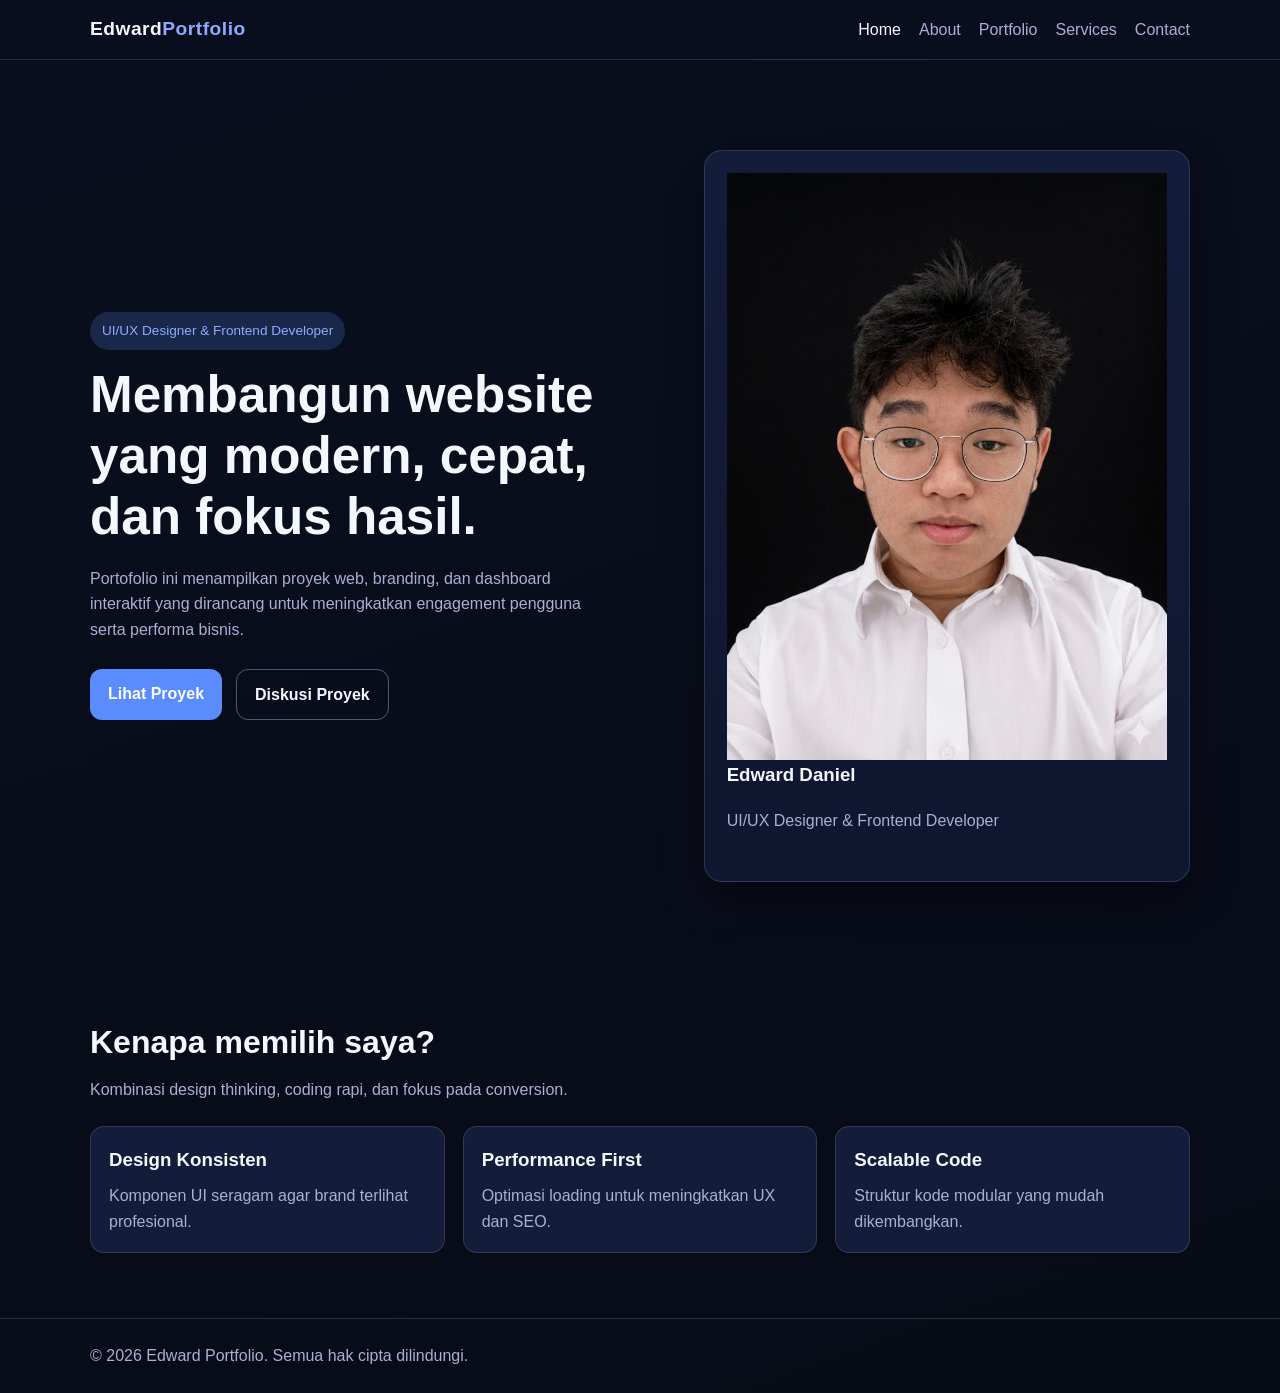
==== portofoliouts/index.html @ e13f85f6 "Add files via upload" ====
<!doctype html>
<html lang="id">
  <head>
    <meta charset="UTF-8" />
    <meta name="viewport" content="width=device-width, initial-scale=1.0" />
    <title>Portfolio | Home</title>
    <link rel="stylesheet" href="styles.css" />
  </head>
  <body>
    <header class="navbar">
      <div class="container nav-wrap">
        <a href="index.html" class="brand">Edward<span>Portfolio</span></a>
        <button class="menu-btn" data-menu-btn>Menu</button>
        <nav class="menu" data-menu>
          <a data-link href="index.html">Home</a>
          <a data-link href="about.html">About</a>
          <a data-link href="portfolio.html">Portfolio</a>
          <a data-link href="services.html">Services</a>
          <a data-link href="contact.html">Contact</a>
        </nav>
      </div>
    </header>

    <main>
      <section class="hero">
        <div class="container hero-grid">
          <div>
            <span class="badge">UI/UX Designer & Frontend Developer</span>
            <h1>Membangun website yang modern, cepat, dan fokus hasil.</h1>
            <p>
              Portofolio ini menampilkan proyek web, branding, dan dashboard
              interaktif yang dirancang untuk meningkatkan engagement pengguna
              serta performa bisnis.
            </p>
            <div class="cta">
              <a href="portfolio.html" class="btn btn-primary">Lihat Proyek</a>
              <a href="contact.html" class="btn btn-ghost">Diskusi Proyek</a>
            </div>
          </div>
          <div class="panel hero-card profile-card">
            <img src="images/fotodiriedu.png" />
            <h3>Edward Daniel</h3>
            <p class="section-subtitle">UI/UX Designer & Frontend Developer</p>
          </div>
        </div>
      </section>

      <section class="section">
        <div class="container">
          <h2 class="section-title">Kenapa memilih saya?</h2>
          <p class="section-subtitle">
            Kombinasi design thinking, coding rapi, dan fokus pada conversion.
          </p>
          <div class="grid-3">
            <article class="card">
              <h3>Design Konsisten</h3>
              <p>Komponen UI seragam agar brand terlihat profesional.</p>
            </article>
            <article class="card">
              <h3>Performance First</h3>
              <p>Optimasi loading untuk meningkatkan UX dan SEO.</p>
            </article>
            <article class="card">
              <h3>Scalable Code</h3>
              <p>Struktur kode modular yang mudah dikembangkan.</p>
            </article>
          </div>
        </div>
      </section>
    </main>

    <footer class="footer">
      <div class="container">
        <p>© 2026 Edward Portfolio. Semua hak cipta dilindungi.</p>
      </div>
    </footer>
    <script src="script.js"></script>
  </body>
</html>
---- portofoliouts/styles.css ----
:root {
  --bg: #0a0f1f;
  --bg-soft: #121a33;
  --text: #f5f7ff;
  --muted: #a8b0d3;
  --primary: #5b8cff;
  --primary-soft: #8eabff;
  --card: #131c38;
  --success: #39d98a;
  --danger: #ff6b6b;
  --shadow: 0 16px 40px rgba(0, 0, 0, 0.35);
}

* {
  margin: 0;
  padding: 0;
  box-sizing: border-box;
}

html,
body {
  scroll-behavior: smooth;
}

body {
  font-family: "Segoe UI", Tahoma, Geneva, Verdana, sans-serif;
  background: linear-gradient(160deg, var(--bg) 0%, #070b16 100%);
  color: var(--text);
  line-height: 1.6;
}

a {
  color: inherit;
  text-decoration: none;
}

img {
  max-width: 100%;
  display: block;
}

.container {
  width: min(1100px, 92%);
  margin: 0 auto;
}

.navbar {
  position: sticky;
  top: 0;
  z-index: 1000;
  background: rgba(10, 15, 31, 0.85);
  backdrop-filter: blur(10px);
  border-bottom: 1px solid rgba(168, 176, 211, 0.2);
}

.nav-wrap {
  display: flex;
  align-items: center;
  justify-content: space-between;
  padding: 14px 0;
}

.brand {
  font-weight: 700;
  font-size: 1.2rem;
  letter-spacing: 0.5px;
}

.brand span {
  color: var(--primary-soft);
}

.menu {
  display: flex;
  gap: 18px;
  align-items: center;
}

.menu a {
  color: var(--muted);
  font-weight: 500;
  transition: color 0.2s ease;
}

.menu a:hover,
.menu a.active {
  color: var(--text);
}

.menu-btn {
  display: none;
  border: 1px solid rgba(168, 176, 211, 0.4);
  background: transparent;
  color: var(--text);
  border-radius: 10px;
  padding: 8px 12px;
  cursor: pointer;
}

.hero {
  padding: 90px 0 70px;
}

.hero-grid {
  display: grid;
  grid-template-columns: 1.2fr 1fr;
  gap: 30px;
  align-items: center;
}

.badge {
  display: inline-block;
  background: rgba(91, 140, 255, 0.2);
  color: var(--primary-soft);
  padding: 8px 12px;
  border-radius: 999px;
  font-size: 0.85rem;
  margin-bottom: 14px;
}

h1 {
  font-size: clamp(2rem, 4vw, 3.2rem);
  line-height: 1.2;
}

.hero p {
  margin: 18px 0 26px;
  color: var(--muted);
  max-width: 56ch;
}

.cta {
  display: flex;
  gap: 14px;
  flex-wrap: wrap;
}

.btn {
  border: 0;
  border-radius: 12px;
  padding: 12px 18px;
  font-weight: 600;
  cursor: pointer;
  transition:
    transform 0.2s ease,
    opacity 0.2s ease;
}

.btn:hover {
  transform: translateY(-2px);
}

.btn-primary {
  background: var(--primary);
  color: white;
}

.btn-ghost {
  background: transparent;
  border: 1px solid rgba(168, 176, 211, 0.45);
  color: var(--text);
}

.panel {
  background: linear-gradient(180deg, var(--card), #0f1630);
  border: 1px solid rgba(168, 176, 211, 0.2);
  border-radius: 18px;
  box-shadow: var(--shadow);
}

.hero-card {
  padding: 22px;
}

.stats {
  display: grid;
  grid-template-columns: repeat(3, 1fr);
  gap: 10px;
  margin-top: 12px;
}

.stat {
  background: rgba(255, 255, 255, 0.04);
  border-radius: 12px;
  padding: 12px;
}

.section {
  padding: 65px 0;
}

.section-title {
  font-size: clamp(1.4rem, 3vw, 2rem);
  margin-bottom: 8px;
}

.section-subtitle {
  color: var(--muted);
  margin-bottom: 24px;
}

.grid-3 {
  display: grid;
  grid-template-columns: repeat(3, 1fr);
  gap: 18px;
}

.card {
  padding: 18px;
  background: var(--card);
  border: 1px solid rgba(168, 176, 211, 0.2);
  border-radius: 14px;
  transition:
    transform 0.2s ease,
    border-color 0.2s ease;
}

.card:hover {
  transform: translateY(-4px);
  border-color: rgba(142, 171, 255, 0.5);
}

.card h3 {
  margin-bottom: 8px;
}

.card p {
  color: var(--muted);
}

.portfolio-grid {
  display: grid;
  grid-template-columns: repeat(2, 1fr);
  gap: 20px;
}

.portfolio-item {
  overflow: hidden;
  border-radius: 16px;
  border: 1px solid rgba(168, 176, 211, 0.22);
  background: #0d1330;
}

.thumb {
  height: 190px;
  background: linear-gradient(130deg, #253b82, #3d246d);
}

.portfolio-item .content {
  padding: 16px;
}

.meta {
  color: var(--primary-soft);
  font-size: 0.85rem;
  margin-bottom: 8px;
}

.filters {
  display: flex;
  gap: 10px;
  flex-wrap: wrap;
  margin-bottom: 20px;
}

.filter-btn {
  border: 1px solid rgba(168, 176, 211, 0.35);
  background: transparent;
  color: var(--text);
  border-radius: 999px;
  padding: 8px 14px;
  cursor: pointer;
}

.filter-btn.active {
  background: var(--primary);
  border-color: var(--primary);
}

.timeline {
  border-left: 2px solid rgba(168, 176, 211, 0.35);
  margin-left: 8px;
}

.timeline-item {
  margin-left: 16px;
  margin-bottom: 18px;
  position: relative;
}

.timeline-item::before {
  content: "";
  position: absolute;
  left: -24px;
  top: 8px;
  width: 11px;
  height: 11px;
  border-radius: 50%;
  background: var(--primary);
}

form {
  display: grid;
  gap: 12px;
}

input,
textarea {
  width: 100%;
  border: 1px solid rgba(168, 176, 211, 0.4);
  border-radius: 10px;
  padding: 11px 12px;
  background: #0e1430;
  color: var(--text);
}

input:focus,
textarea:focus {
  outline: 2px solid rgba(91, 140, 255, 0.4);
}

.feedback {
  font-size: 0.9rem;
}

.feedback.ok {
  color: var(--success);
}

.feedback.error {
  color: var(--danger);
}

.social-links {
  display: flex;
  gap: 10px;
  flex-wrap: wrap;
  margin-top: 8px;
}

.social-links a {
  border: 1px solid rgba(168, 176, 211, 0.35);
  border-radius: 12px;
  width: 44px;
  height: 44px;
  display: inline-flex;
  align-items: center;
  justify-content: center;
  color: var(--primary-soft);
}

.social-links a:hover {
  border-color: var(--primary-soft);
  color: var(--text);
}

.social-links svg {
  width: 22px;
  height: 22px;
  fill: currentColor;
}

.sr-only {
  position: absolute;
  width: 1px;
  height: 1px;
  padding: 0;
  margin: -1px;
  overflow: hidden;
  clip: rect(0, 0, 0, 0);
  border: 0;
}

.photo-note {
  color: var(--muted);
  font-size: 0.85rem;
  margin-top: -4px;
}

.photo-preview {
  width: 100%;
  max-width: 220px;
  border-radius: 12px;
  border: 1px solid rgba(168, 176, 211, 0.35);
  margin-top: 6px;
}

.footer {
  border-top: 1px solid rgba(168, 176, 211, 0.2);
  padding: 24px 0;
  color: var(--muted);
}

.two-col {
  display: grid;
  grid-template-columns: 1.2fr 1fr;
  gap: 20px;
}

@media (max-width: 900px) {
  .hero-grid,
  .two-col,
  .grid-3,
  .portfolio-grid {
    grid-template-columns: 1fr;
  }

  .menu-btn {
    display: inline-block;
  }

  .menu {
    position: absolute;
    right: 4%;
    top: 64px;
    background: #0e1631;
    border: 1px solid rgba(168, 176, 211, 0.28);
    border-radius: 14px;
    flex-direction: column;
    align-items: flex-start;
    min-width: 210px;
    padding: 12px;
    display: none;
  }

  .menu.open {
    display: flex;
  }
}
.portfolio-item .content {
  display: flex;
  flex-direction: column;
  gap: 10px;
}

.portfolio-item .btn {
  margin-top: 10px;
  align-self: flex-start;
}
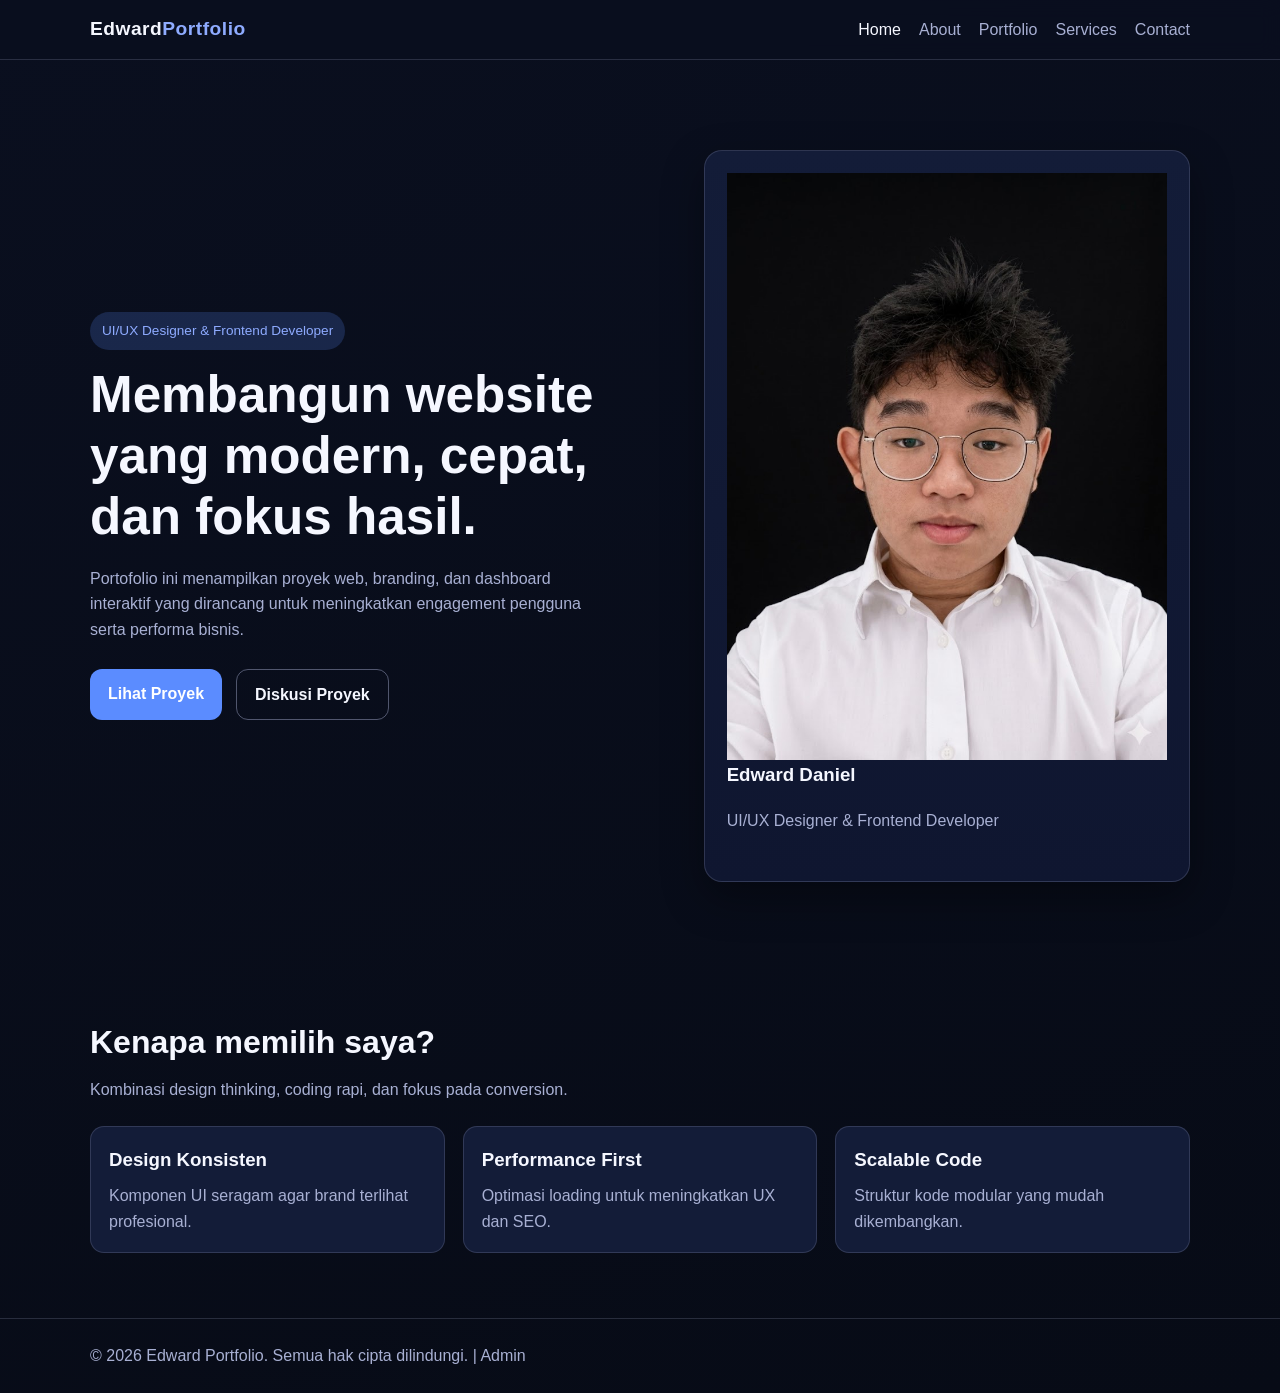
==== commit 22d949cc: "Add files via upload" ====
--- a/portofoliouts/index.html
+++ b/portofoliouts/index.html
@@ -26,8 +26,10 @@
         <div class="container hero-grid">
           <div>
             <span class="badge">UI/UX Designer & Frontend Developer</span>
-            <h1>Membangun website yang modern, cepat, dan fokus hasil.</h1>
-            <p>
+            <h1 data-hero-title>
+              Membangun website yang modern, cepat, dan fokus hasil.
+            </h1>
+            <p data-hero-description>
               Portofolio ini menampilkan proyek web, branding, dan dashboard
               interaktif yang dirancang untuk meningkatkan engagement pengguna
               serta performa bisnis.
@@ -38,7 +40,7 @@
             </div>
           </div>
           <div class="panel hero-card profile-card">
-            <img src="images/fotodiriedu.png" />
+            <img src="images/fotodiriedu.png" alt="Profil Edward" />
             <h3>Edward Daniel</h3>
             <p class="section-subtitle">UI/UX Designer & Frontend Developer</p>
           </div>
@@ -71,7 +73,10 @@
 
     <footer class="footer">
       <div class="container">
-        <p>© 2026 Edward Portfolio. Semua hak cipta dilindungi.</p>
+        <p>
+          © 2026 Edward Portfolio. Semua hak cipta dilindungi. |
+          <a href="admin.html">Admin</a>
+        </p>
       </div>
     </footer>
     <script src="script.js"></script>
--- a/portofoliouts/styles.css
+++ b/portofoliouts/styles.css
@@ -270,6 +270,126 @@
   border-radius: 999px;
   padding: 8px 14px;
   cursor: pointer;
+}
+
+.admin-panel {
+  background: rgba(255, 255, 255, 0.04);
+  border: 1px solid rgba(168, 176, 211, 0.2);
+  border-radius: 18px;
+  padding: 24px;
+  margin-bottom: 24px;
+}
+
+.admin-panel h2,
+.admin-panel h3 {
+  margin-bottom: 16px;
+}
+
+.admin-panel label {
+  display: grid;
+  gap: 10px;
+  margin-bottom: 16px;
+  font-weight: 600;
+}
+
+.project-list {
+  display: grid;
+  gap: 18px;
+}
+
+.project-item {
+  display: grid;
+  grid-template-columns: 120px 1fr auto;
+  gap: 16px;
+  align-items: flex-start;
+  background: #0b1129;
+  border: 1px solid rgba(168, 176, 211, 0.18);
+  border-radius: 16px;
+  padding: 16px;
+}
+
+.project-preview {
+  min-width: 120px;
+  min-height: 120px;
+  border-radius: 14px;
+  overflow: hidden;
+  background: rgba(255, 255, 255, 0.03);
+  display: grid;
+  place-items: center;
+}
+
+.project-thumbnail {
+  width: 100%;
+  height: 100%;
+  object-fit: cover;
+}
+
+.project-thumbnail.empty {
+  width: 100%;
+  height: 100%;
+  color: var(--muted);
+  display: grid;
+  place-items: center;
+  text-align: center;
+  padding: 12px;
+}
+
+.project-meta {
+  color: var(--muted);
+}
+
+.project-meta h3 {
+  margin-bottom: 10px;
+  color: var(--text);
+}
+
+.project-actions {
+  display: flex;
+  flex-direction: column;
+  gap: 10px;
+}
+
+.admin-header-row {
+  display: flex;
+  justify-content: space-between;
+  align-items: center;
+  gap: 16px;
+  margin-bottom: 18px;
+}
+
+.project-form-panel {
+  background: rgba(255, 255, 255, 0.03);
+  border: 1px solid rgba(168, 176, 211, 0.18);
+  border-radius: 18px;
+  padding: 22px;
+  margin-top: 20px;
+}
+
+.project-form-actions {
+  display: flex;
+  gap: 12px;
+  flex-wrap: wrap;
+  margin-top: 12px;
+}
+
+.admin-actions {
+  display: flex;
+  flex-direction: column;
+  gap: 10px;
+  margin-top: 10px;
+}
+
+.photo-preview {
+  width: 100%;
+  max-width: 250px;
+  border-radius: 14px;
+  margin-top: 8px;
+  border: 1px solid rgba(168, 176, 211, 0.35);
+}
+
+.photo-note {
+  color: var(--muted);
+  font-size: 0.9rem;
 }
 
 .filter-btn.active {
